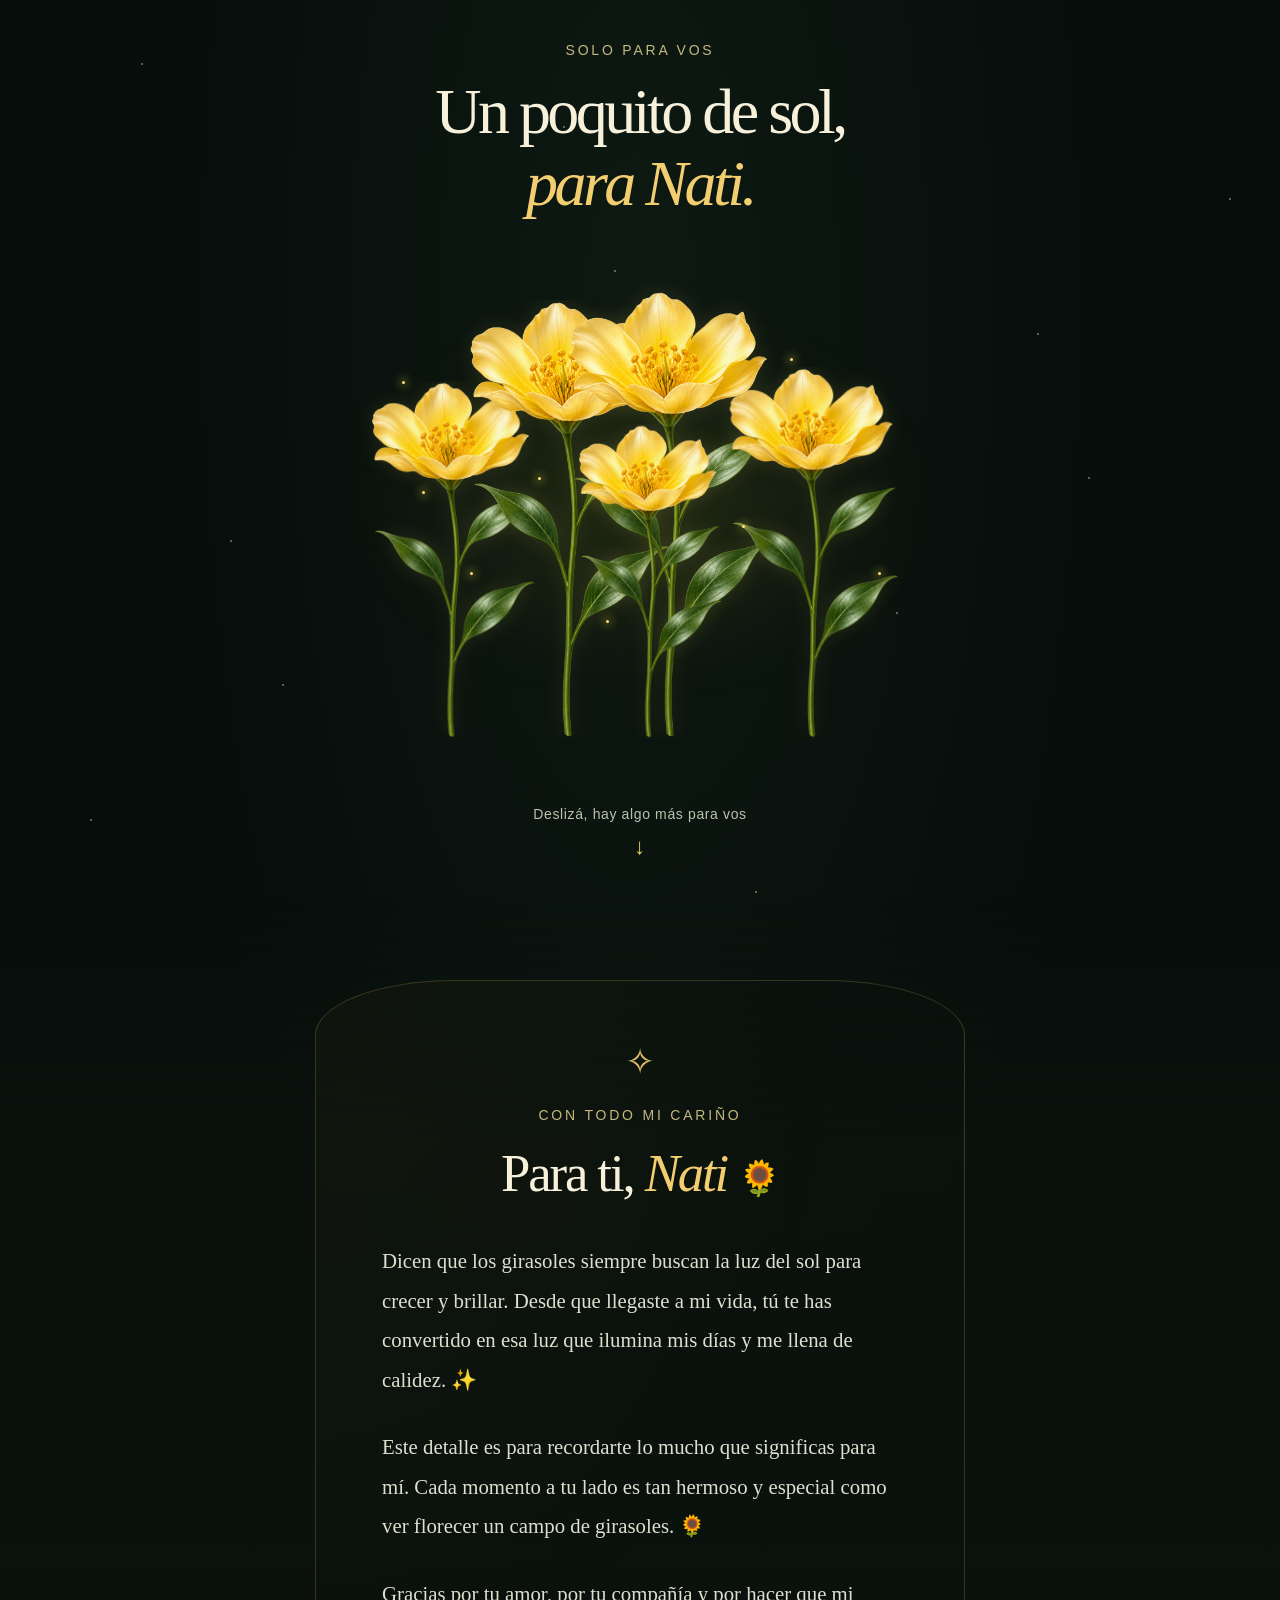
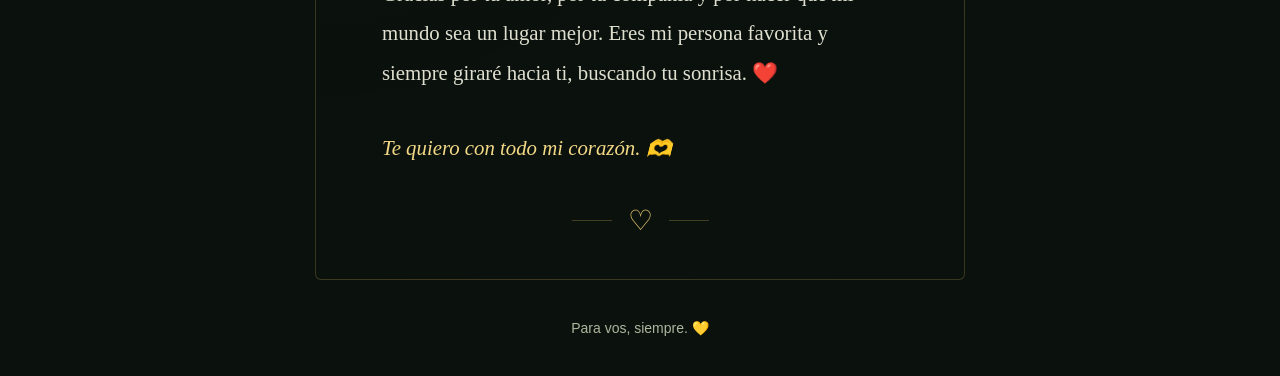
==== flores.html @ 174d0d5d "feat: mensaje" ====
<!DOCTYPE html>
<html lang="es">
<head>
  <meta charset="UTF-8">
  <meta name="viewport" content="width=device-width, initial-scale=1">
  <meta name="description" content="Un jardín de flores amarillas y una carta para Nati.">
  <meta name="robots" content="noindex, nofollow">
  <title>Estas flores son para vos, Nati</title>
  <link rel="icon" href="assets/favicon.svg" type="image/svg+xml">
  <link rel="stylesheet" href="estilos.css">
</head>
<body>
  <main>
    <div class="starlight" aria-hidden="true">
      <i style="--x:11%;--y:7%;--delay:0s"></i><i style="--x:48%;--y:30%;--delay:1s"></i>
      <i style="--x:85%;--y:53%;--delay:2s"></i><i style="--x:22%;--y:76%;--delay:3s"></i>
      <i style="--x:59%;--y:99%;--delay:4s"></i><i style="--x:96%;--y:22%;--delay:5s"></i>
      <i style="--x:33%;--y:45%;--delay:6s"></i><i style="--x:70%;--y:68%;--delay:0s"></i>
      <i style="--x:7%;--y:91%;--delay:1s"></i><i style="--x:44%;--y:14%;--delay:2s"></i>
      <i style="--x:81%;--y:37%;--delay:3s"></i><i style="--x:18%;--y:60%;--delay:4s"></i>
    </div>
    <section class="garden" aria-labelledby="garden-title">
      <header class="garden-heading">
        <p class="eyebrow">SOLO PARA VOS</p>
        <h1 id="garden-title">Un poquito de sol,<br><em>para Nati.</em></h1>
      </header>
      <div class="bouquet" role="img" aria-label="Un jardín de cinco flores amarillas luminosas que aparecen suavemente">
        <div class="flower flower-0"><div class="flower-grow"><img src="assets/flor.png" alt="" width="1024" height="1536"></div></div>
        <div class="flower flower-1"><div class="flower-grow"><img src="assets/flor.png" alt="" width="1024" height="1536"></div></div>
        <div class="flower flower-2"><div class="flower-grow"><img src="assets/flor.png" alt="" width="1024" height="1536"></div></div>
        <div class="flower flower-3"><div class="flower-grow"><img src="assets/flor.png" alt="" width="1024" height="1536"></div></div>
        <div class="flower flower-4"><div class="flower-grow"><img src="assets/flor.png" alt="" width="1024" height="1536"></div></div>
        <div class="fireflies" aria-hidden="true">
          <i style="left:15%;top:25%;animation-delay:0s"></i><i style="left:35%;top:45%;animation-delay:.4s"></i>
          <i style="left:55%;top:15%;animation-delay:.8s"></i><i style="left:75%;top:35%;animation-delay:1.2s"></i>
          <i style="left:25%;top:65%;animation-delay:1.6s"></i><i style="left:45%;top:75%;animation-delay:2s"></i>
          <i style="left:65%;top:55%;animation-delay:2.4s"></i><i style="left:85%;top:65%;animation-delay:2.8s"></i>
          <i style="left:18%;top:48%;animation-delay:3.2s"></i><i style="left:72%;top:20%;animation-delay:3.6s"></i>
        </div>
      </div>
      <a class="scroll-note" href="#carta">Deslizá, hay algo más para vos<span aria-hidden="true">↓</span></a>
    </section>
    <section class="letter-section" id="carta" aria-labelledby="letter-title">
      <article class="letter">
        <span class="letter-star" aria-hidden="true">✧</span>
        <p class="eyebrow">CON TODO MI CARIÑO</p>
        <h2 id="letter-title">Para ti, <em>Nati</em> <span class="sunflower" aria-hidden="true">🌻</span></h2>
        <div class="letter-copy">
          <p>Dicen que los girasoles siempre buscan la luz del sol para crecer y brillar. Desde que llegaste a mi vida, tú te has convertido en esa luz que ilumina mis días y me llena de calidez. ✨</p>
          <p>Este detalle es para recordarte lo mucho que significas para mí. Cada momento a tu lado es tan hermoso y especial como ver florecer un campo de girasoles. 🌻</p>
          <p>Gracias por tu amor, por tu compañía y por hacer que mi mundo sea un lugar mejor. Eres mi persona favorita y siempre giraré hacia ti, buscando tu sonrisa. ❤️</p>
          <p class="signature">Te quiero con todo mi corazón. 🫶</p>
        </div>
        <div class="letter-end" aria-hidden="true"><span></span>♡<span></span></div>
      </article>
      <footer>Para vos, siempre. <span aria-hidden="true">💛</span></footer>
    </section>
  </main>
</body>
</html>
---- estilos.css ----
:root,.dark{
  --background:#060d0b;
  --foreground:#f7f1db;
  --primary:#f4cf62;
  --primary-foreground:#172019;
  --border:#d9ba5a38;
  --ring:#f4cf62;
  color-scheme:dark
}

*{
  box-sizing:border-box
}
html{
  scroll-behavior:smooth;
  background:var(--background)
}
body{
  margin:0;
  color:var(--foreground);
  font-family:Arial,Helvetica,sans-serif;
  -webkit-font-smoothing:antialiased
}
button,a{
  -webkit-tap-highlight-color:transparent
}
button{
  font:inherit
}
a:focus-visible,button:focus-visible{
  outline:2px solid #ffe5a0;
  outline-offset:8px
}
::selection{
  background:#f4cf623d
}
main{
  position:relative;
  overflow:clip;
  background:radial-gradient(ellipse at 50% 15%,#18291b70,transparent 54%)
}

.starlight{
  position:fixed;
  inset:0;
  pointer-events:none;
  opacity:.55
}
.starlight i{
  position:absolute;
  left:var(--x);
  top:var(--y);
  width:2px;
  height:2px;
  border-radius:50%;
  background:#e5dba2;
  animation:twinkle 6s var(--delay) infinite alternate
}

.welcome{
  min-height:100svh;
  padding:64px 24px 32px;
  display:flex;
  align-items:center;
  justify-content:center;
  flex-direction:column;
  text-align:center;
  position:relative
}
.small-heart{
  color:#eac86c;
  font-family:Georgia,serif;
  font-size:46px;
  margin-bottom:35px
}
.eyebrow{
  font-size:.875rem;
  letter-spacing:.2em;
  color:#c4b880;
  font-weight:500
}
h1,h2,p{
  margin:0
}
h1,h2{
  font-family:Georgia,'Times New Roman',serif;
  font-weight:400
}
h1{
  font-size:clamp(3.8rem,9vw,7rem);
  letter-spacing:-.055em;
  line-height:1.08;
  margin:24px 0
}
em{
  color:#f2ce70;
  font-weight:400
}
.welcome-copy{
  font-family:Georgia,serif;
  color:#c9cdbd;
  font-size:clamp(1.15rem,3vw,1.4rem);
  line-height:1.6
}
.open-button{
  border:1px solid #f3d377;
  border-radius:100px;
  background:#f2cf6c;
  color:#142119;
  padding:19px 26px;
  min-height:58px;
  margin-top:42px;
  cursor:pointer;
  box-shadow:0 0 40px #f1cd5e12;
  transition:transform .25s,box-shadow .25s;
  font-size:.95rem
}
.open-button span{
  padding-left:17px;
  font-size:1.2rem
}
.open-button:hover{
  transform:translateY(-3px);
  box-shadow:0 0 50px #f1cd5e28
}
.welcome-foot{
  margin-top:clamp(70px,14vh,140px);
  color:#9aab9a;
  font-size:.875rem;
  letter-spacing:.09em
}

.garden{
  min-height:100svh;
  position:relative;
  display:flex;
  flex-direction:column;
  align-items:center;
  padding:42px 16px 24px;
  outline:none
}
.garden-heading{
  text-align:center;
  z-index:2
}
.garden h1{
  font-size:clamp(2.4rem,5vw,4rem);
  line-height:1.12;
  margin:18px 0 0
}
.bouquet{
  position:relative;
  width:min(100%,680px);
  height:clamp(320px,53svh,570px);
  margin:auto;
  isolation:isolate
}
.bouquet::before{
  content:'';
  position:absolute;
  inset:10% 5%;
  background:radial-gradient(ellipse,#b9ae2420,transparent 65%);
  filter:blur(30px)
}
.flower{
  position:absolute;
  bottom:0;
  width:44%;
  height:95%;
  transform-origin:50% 95%;
  animation:sway 5.6s ease-in-out infinite alternate;
  --tilt:0deg
}
.flower img{
  width:100%;
  height:100%;
  object-fit:contain;
  object-position:bottom;
  filter:drop-shadow(0 0 10px #ffd65a20)
}
.flower-grow{
  width:100%;
  height:100%;
  transform-origin:bottom center;
  animation:grow 3.6s var(--wait,0s) both cubic-bezier(.22,.7,.32,1)
}
.flower-0{
  left:0%;
  height:75%;
  --tilt:-24deg;
  --wait:.3s
}
.flower-1{
  left:17%;
  height:92%;
  --tilt:-11deg;
  --wait:.1s
}
.flower-2{
  left:32%;
  height:100%;
  --tilt:7deg;
  --wait:.5s
}
.flower-3{
  left:53%;
  height:78%;
  --tilt:24deg;
  --wait:.8s
}
.flower-4{
  left:29%;
  height:66%;
  --tilt:-4deg;
  --wait:1s
}
.fireflies{
  position:absolute;
  inset:0;
  pointer-events:none
}
.fireflies i{
  position:absolute;
  width:3px;
  height:3px;
  background:#ffdf78;
  box-shadow:0 0 9px 3px #efd74c50;
  border-radius:50%;
  animation:float 5s infinite ease-in-out
}
.scroll-note{
  text-decoration:none;
  color:#b8c3ae;
  font-size:.875rem;
  letter-spacing:.045em;
  text-align:center;
  padding:16px;
  margin-top:8px;
  animation:appear 2s 2s both
}
.scroll-note span{
  display:block;
  color:#e7c969;
  font-size:1.4rem;
  margin-top:12px
}

.letter-section{
  position:relative;
  padding:80px 22px 30px;
  scroll-margin-top:20px;
  background:linear-gradient(transparent,#0c130ed9 22%,#0b120e)
}
.letter{
  position:relative;
  max-width:650px;
  margin:auto;
  padding:60px clamp(24px,6vw,66px) 42px;
  border:1px solid var(--border);
  background:radial-gradient(ellipse at 0 0,#e9b93d08,transparent 60%);
  border-radius:140px 140px 6px 6px / 55px 55px 6px 6px
}
.letter-star{
  display:block;
  text-align:center;
  font-size:36px;
  color:#ddbf69;
  margin-bottom:24px
}
.letter .eyebrow{
  text-align:center;
  font-size:.875rem
}
.letter h2{
  font-size:clamp(2.25rem,6vw,3.3rem);
  text-align:center;
  margin:19px 0 36px;
  line-height:1.2;
  letter-spacing:-.04em
}
.sunflower{
  font-size:.65em;
  display:inline-block;
  vertical-align:middle
}
.letter-copy{
  font-family:Georgia,'Times New Roman',serif;
  font-size:clamp(1.125rem,2.5vw,1.3rem);
  line-height:1.9;
  color:#dedfcf
}
.letter-copy p+p{
  margin-top:28px
}
.letter-copy .signature{
  color:#f3d886;
  font-style:italic;
  margin-top:36px
}
.letter-end{
  display:flex;
  align-items:center;
  justify-content:center;
  gap:16px;
  color:#e6c66e;
  font-size:28px;
  margin-top:36px
}
.letter-end span{
  width:40px;
  height:1px;
  background:#d9ba5a45
}
footer{
  color:#aeb59d;
  text-align:center;
  font-size:.875rem;
  padding:40px 0 10px
}

@keyframes grow{
  from{
  clip-path:inset(100% 0 0);
  transform:scale(.65);
  opacity:0
}
30%{
  opacity:1
}
to{
  clip-path:inset(0);
  transform:scale(1);
  opacity:1
}

}
@keyframes sway{
  from{
  transform:rotate(calc(var(--tilt) - 2deg))
}
to{
  transform:rotate(calc(var(--tilt) + 2deg))
}

}
@keyframes twinkle{
  from{
  opacity:.15
}
to{
  opacity:.9
}

}
@keyframes float{
  0%,100%{
  transform:translate(0,0);
  opacity:0
}
35%,65%{
  opacity:.85
}
80%{
  transform:translate(14px,-50px);
  opacity:0
}

}
@keyframes appear{
  from{
  opacity:0;
  transform:translateY(8px)
}
to{
  opacity:1;
  transform:translateY(0)
}

}

@media(max-width:400px){
  .letter-section{
  padding:60px 16px 24px
}
.letter{
  padding:45px 23px 30px
}
.garden{
  padding-top:34px
}
.bouquet{
  height:48svh;
  min-height:300px
}

}

@media(prefers-reduced-motion:reduce){
  html{
  scroll-behavior:auto
}
*,*::before,*::after{
  animation:none!important;
  transition:none!important
}
.flower{
  transform:rotate(var(--tilt))
}

}


/* Estilos autónomos: no se necesita Tailwind ni JavaScript. */
.open-button { display: inline-block; text-decoration: none; line-height: 1.4; }
.flower img { display: block; max-width: 100%; }
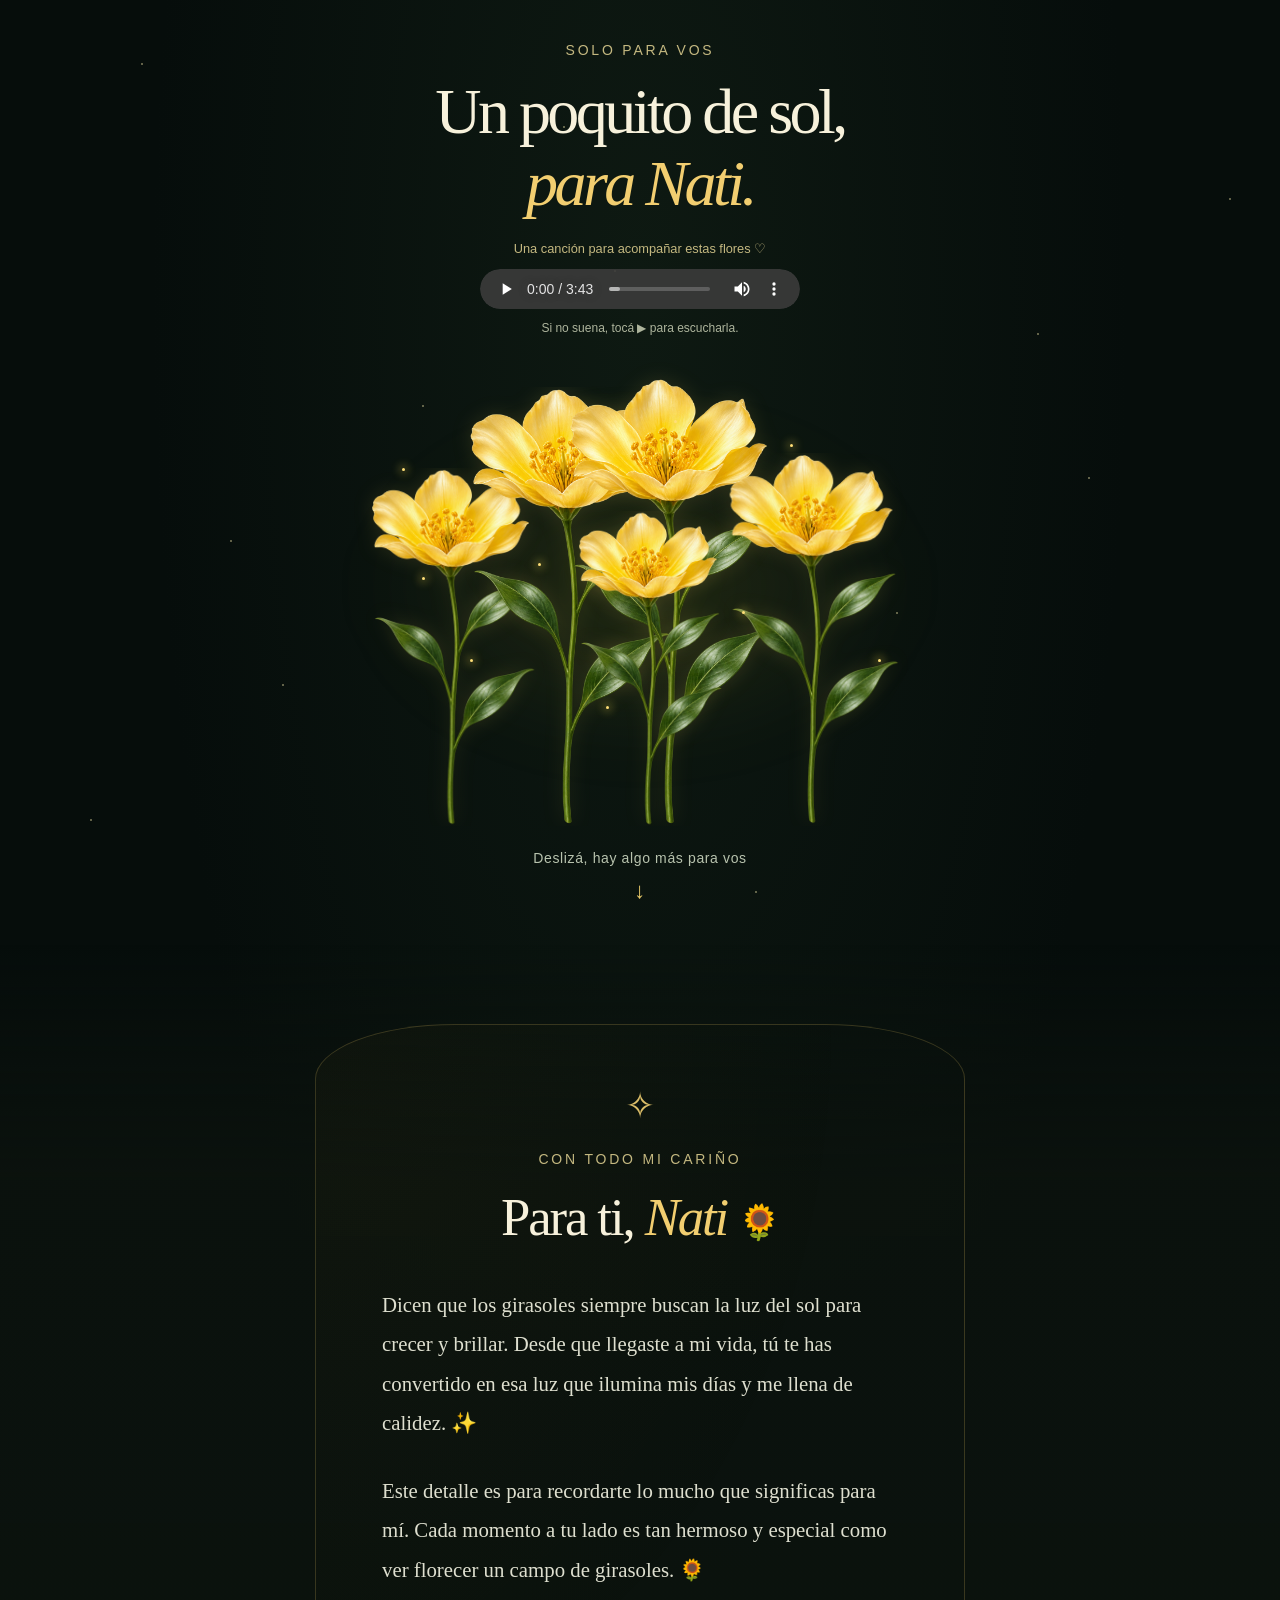
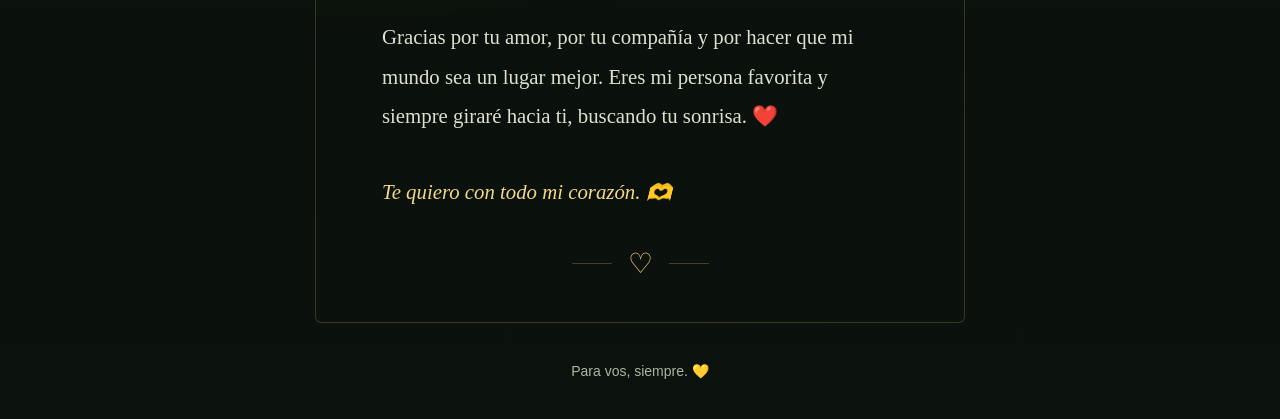
==== commit cdb69db0: "feat: incorpoarcion de musica" ====
--- a/flores.html
+++ b/flores.html
@@ -23,6 +23,14 @@
       <header class="garden-heading">
         <p class="eyebrow">SOLO PARA VOS</p>
         <h1 id="garden-title">Un poquito de sol,<br><em>para Nati.</em></h1>
+        <div class="music-player">
+          <p id="music-label">Una canción para acompañar estas flores ♡</p>
+          <audio controls autoplay loop preload="metadata" aria-labelledby="music-label" aria-describedby="music-help">
+            <source src="assets/floricienta.mp3" type="audio/mpeg">
+            Tu navegador no soporta audio. <a href="assets/floricienta.mp3">Escuchá la canción</a>.
+          </audio>
+          <p id="music-help">Si no suena, tocá ▶ para escucharla.</p>
+        </div>
       </header>
       <div class="bouquet" role="img" aria-label="Un jardín de cinco flores amarillas luminosas que aparecen suavemente">
         <div class="flower flower-0"><div class="flower-grow"><img src="assets/flor.png" alt="" width="1024" height="1536"></div></div>
--- a/estilos.css
+++ b/estilos.css
@@ -149,6 +149,24 @@
   line-height:1.12;
   margin:18px 0 0
 }
+.music-player{
+  width:min(100%,320px);
+  margin:20px auto 12px;
+  color:#c4b880;
+  font-size:.8rem;
+  line-height:1.5
+}
+.music-player audio{
+  display:block;
+  width:100%;
+  height:40px;
+  margin:10px 0;
+  border-radius:24px
+}
+#music-help{
+  color:#aeb59d;
+  font-size:.75rem
+}
 .bouquet{
   position:relative;
   width:min(100%,680px);
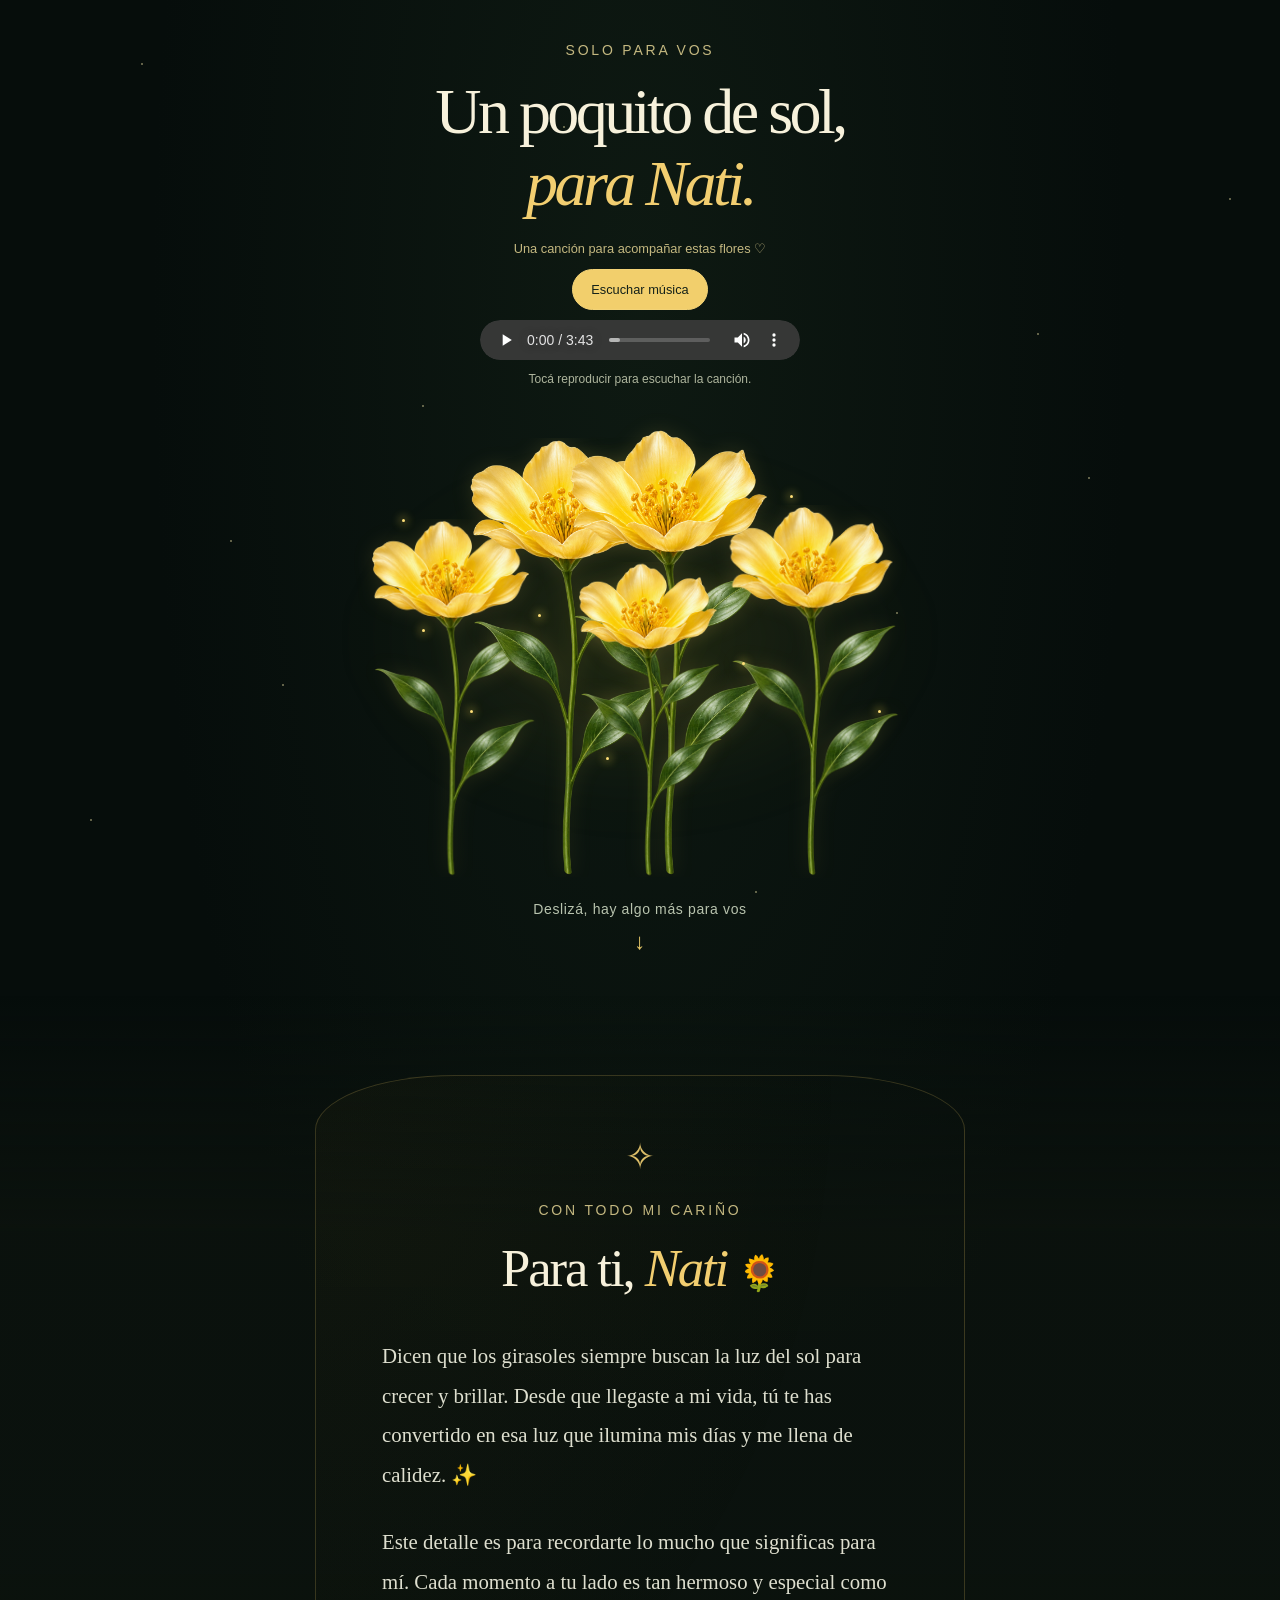
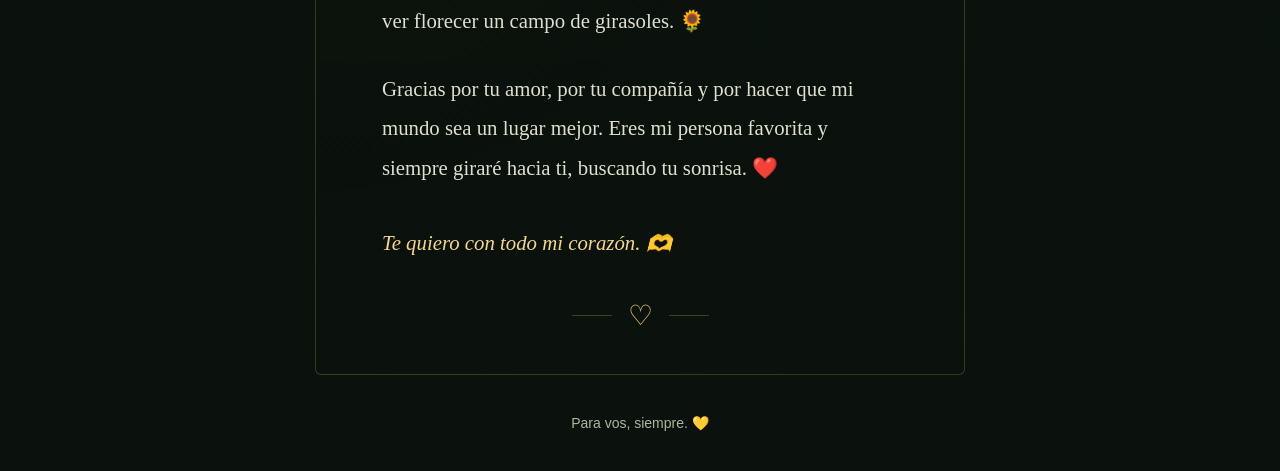
==== commit 5e9e72d7: "feat: segundo intento" ====
--- a/flores.html
+++ b/flores.html
@@ -8,6 +8,7 @@
   <title>Estas flores son para vos, Nati</title>
   <link rel="icon" href="assets/favicon.svg" type="image/svg+xml">
   <link rel="stylesheet" href="estilos.css">
+  <script src="musica.js" defer></script>
 </head>
 <body>
   <main>
@@ -25,11 +26,11 @@
         <h1 id="garden-title">Un poquito de sol,<br><em>para Nati.</em></h1>
         <div class="music-player">
           <p id="music-label">Una canción para acompañar estas flores ♡</p>
-          <audio controls autoplay loop preload="metadata" aria-labelledby="music-label" aria-describedby="music-help">
-            <source src="assets/floricienta.mp3" type="audio/mpeg">
+          <button id="play-music" class="music-button" type="button" hidden>Escuchar música</button>
+          <audio src="assets/floricienta.mp3" controls loop preload="metadata" aria-labelledby="music-label" aria-describedby="music-help">
             Tu navegador no soporta audio. <a href="assets/floricienta.mp3">Escuchá la canción</a>.
           </audio>
-          <p id="music-help">Si no suena, tocá ▶ para escucharla.</p>
+          <p id="music-help" role="status">Tocá reproducir para escuchar la canción.</p>
         </div>
       </header>
       <div class="bouquet" role="img" aria-label="Un jardín de cinco flores amarillas luminosas que aparecen suavemente">
--- a/estilos.css
+++ b/estilos.css
@@ -11,6 +11,16 @@
 
 *{
   box-sizing:border-box
+}
+[hidden]{display:none!important}
+.music-button{
+  margin-top:10px;
+  padding:10px 18px;
+  border:1px solid #f3d377;
+  border-radius:24px;
+  background:#f2cf6c;
+  color:#142119;
+  cursor:pointer
 }
 html{
   scroll-behavior:smooth;
